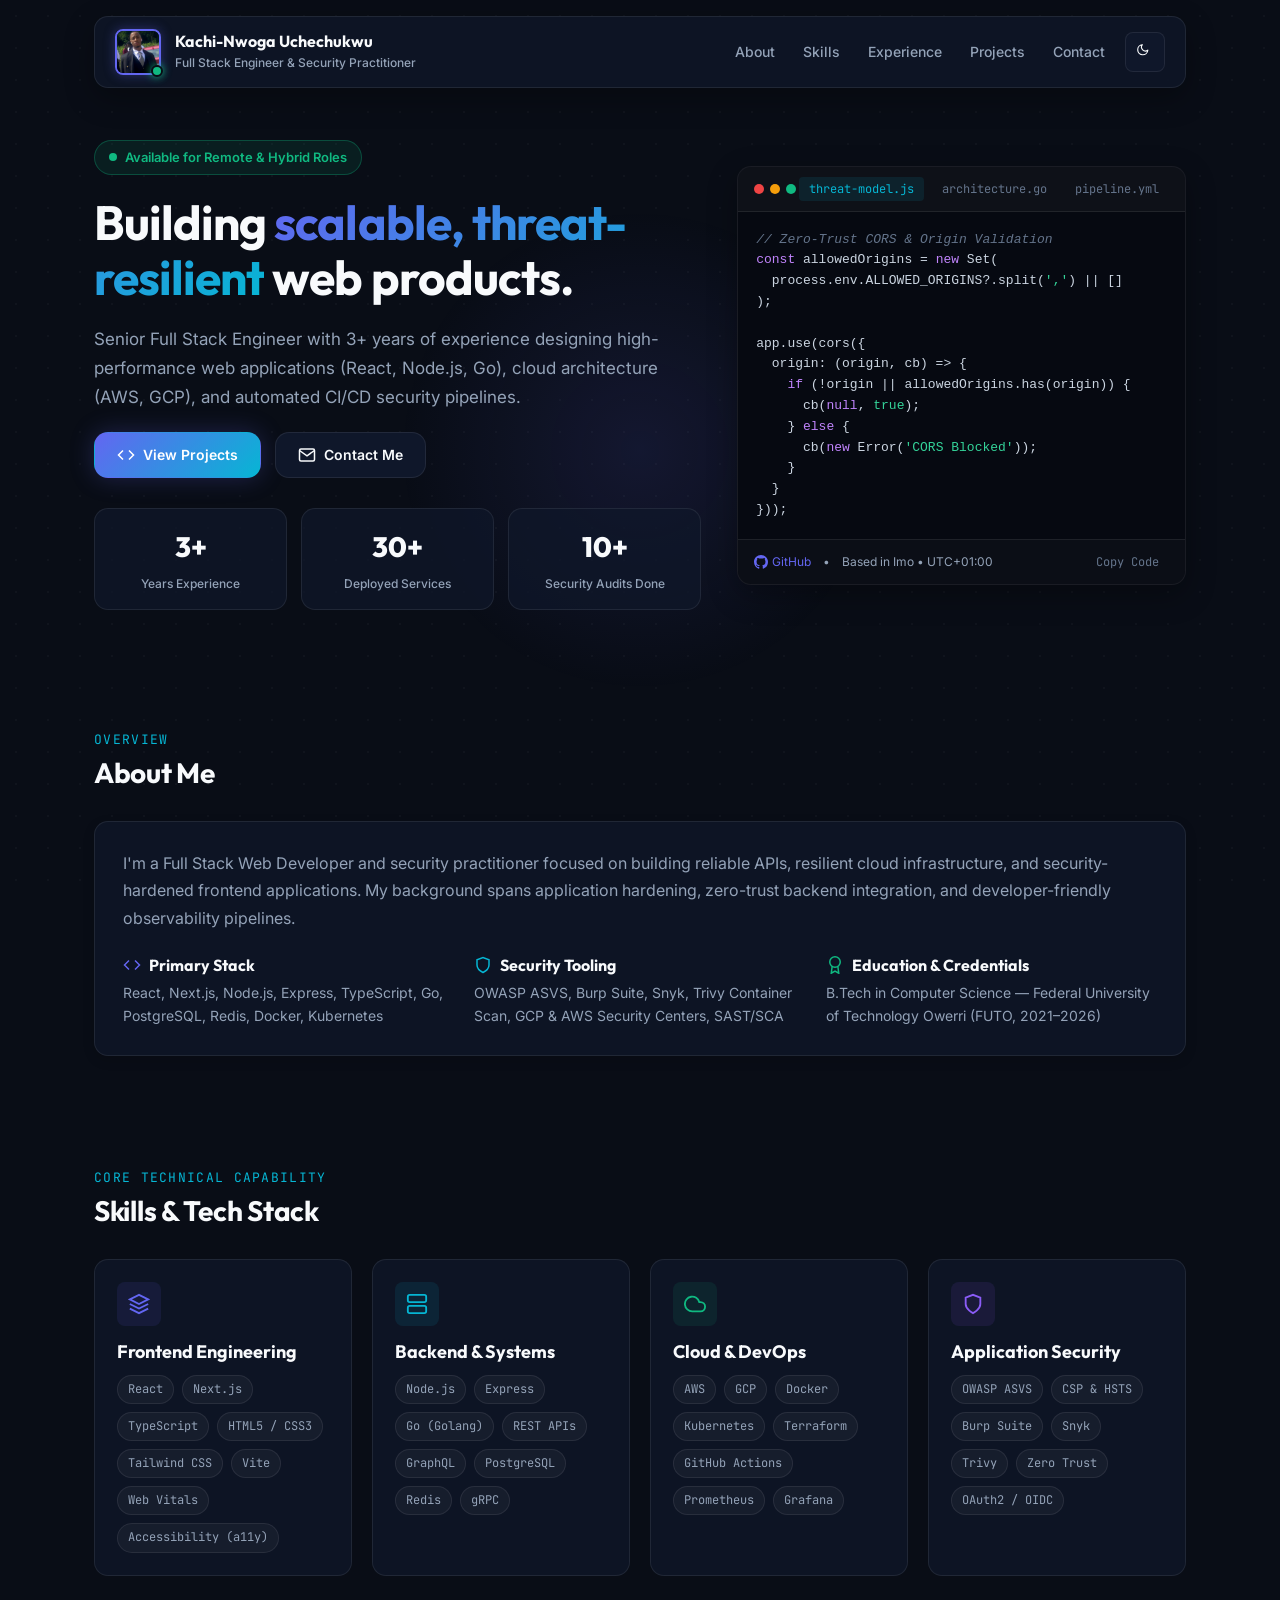
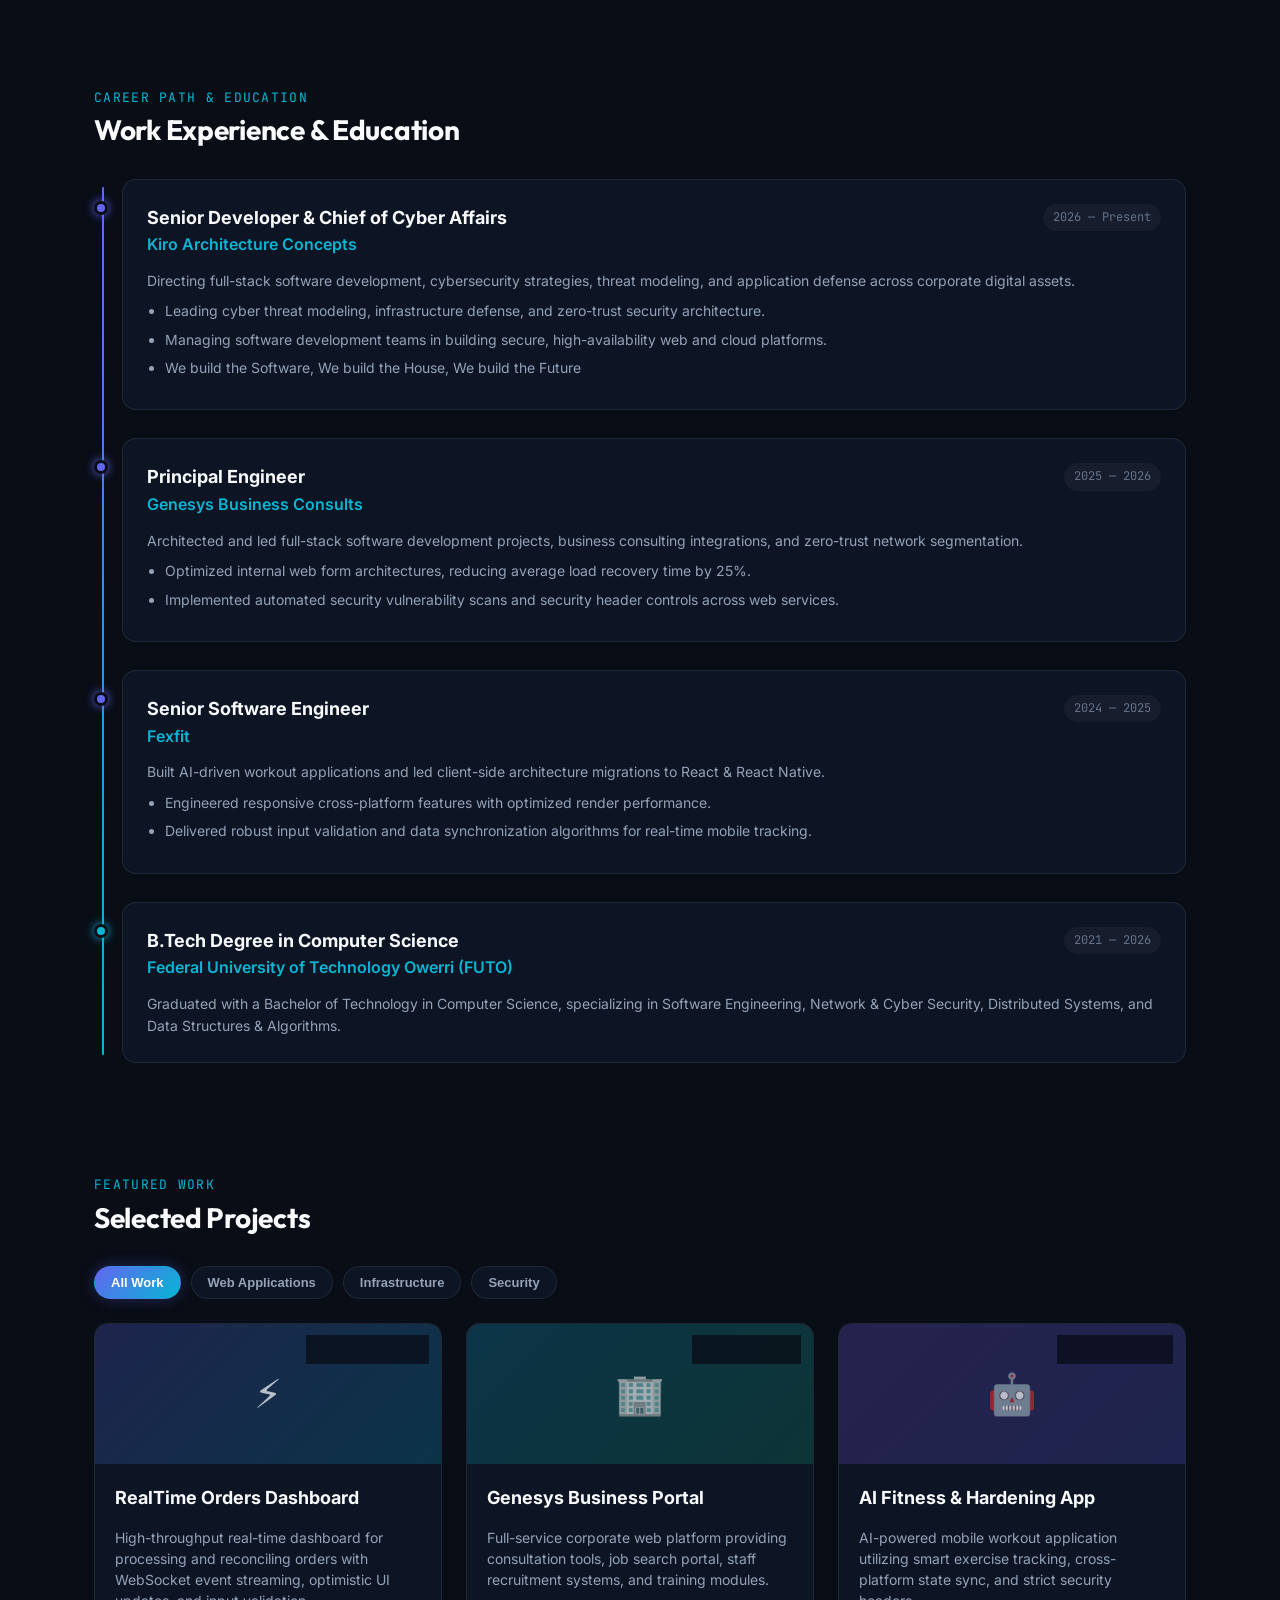
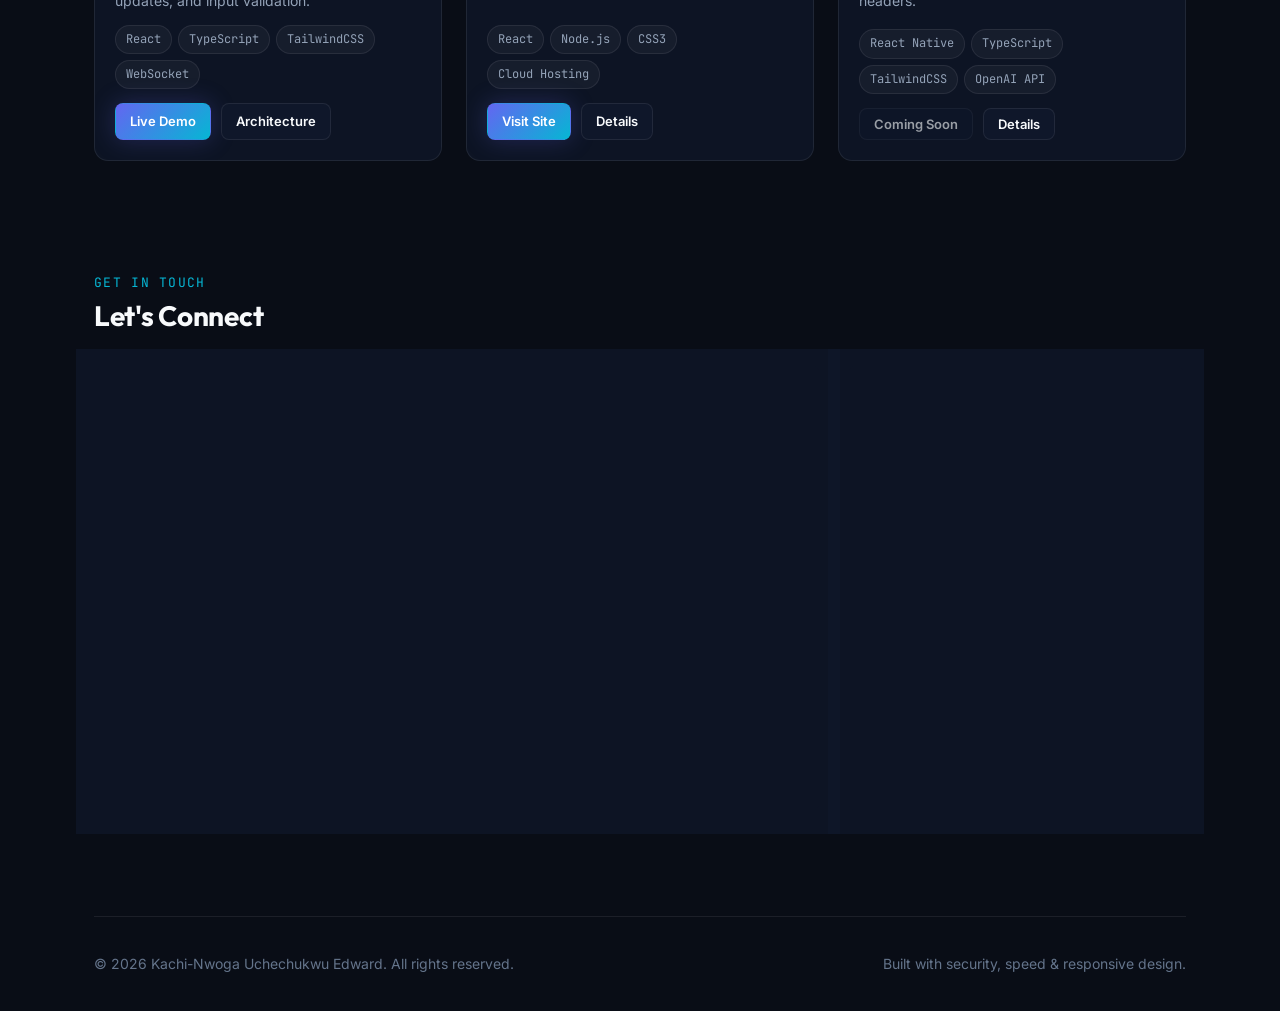
==== One/index.html @ 7d431967 "the split" ====
<!doctype html>
<html lang="en">

<head>
  <meta charset="utf-8" />
  <meta name="viewport" content="width=device-width, initial-scale=1.0" />
  <title>Kachi-Nwoga Uchechukwu Edward — Senior Full Stack & Security Engineer</title>
  <meta name="description"
    content="Portfolio of Kachi-Nwoga Uchechukwu Edward — Senior Full Stack Developer & Security Engineer specializing in React, Node.js, Go, Cloud Infrastructure, and Application Security." />

  <!-- Preconnect to Google Fonts -->
  <link rel="preconnect" href="https://fonts.googleapis.com">
  <link rel="preconnect" href="https://fonts.gstatic.com" crossorigin>
  <link
    href="https://fonts.googleapis.com/css2?family=Inter:wght@300;400;500;600;700&family=JetBrains+Mono:wght@400;500;600&family=Outfit:wght@500;600;700;800&display=swap"
    rel="stylesheet">

  <link rel="stylesheet" href="style.css">
  <link rel="icon" type="image/png" href="IMG-20240619-WA0013-pica.png">
</head>

<body>
  <!-- Ambient Grid Background -->
  <div class="grid-background"></div>

  <div class="container">
    <!-- Navigation Header -->
    <header>
      <div class="nav">
        <div class="brand">
          <div class="avatar-wrapper">
            <img class="logo-img" src="IMG-20240619-WA0013-pica.png" alt="Kachi-Nwoga Uchechukwu Edward">
            <span class="status-dot" title="Available for work"></span>
          </div>
          <div class="brand-info">
            <h1>Kachi-Nwoga Uchechukwu</h1>
            <div class="brand-title">Full Stack Engineer & Security Practitioner</div>
          </div>
        </div>

        <div class="nav-right">
          <nav class="desktop-nav">
            <ul class="nav-links">
              <li><a href="#about">About</a></li>
              <li><a href="#skills">Skills</a></li>
              <li><a href="#experience">Experience</a></li>
              <li><a href="#projects">Projects</a></li>
              <li><a href="#contact">Contact</a></li>
            </ul>
          </nav>

          <div class="nav-actions">
            <!-- Theme Switcher -->
            <button id="themeToggle" class="icon-btn" aria-label="Toggle theme" title="Toggle theme">
              <svg id="themeIcon" width="18" height="18" viewBox="0 0 24 24" fill="none" stroke="currentColor"
                stroke-width="2" stroke-linecap="round" stroke-linejoin="round">
                <path d="M21 12.79A9 9 0 1111.21 3 7 7 0 0021 12.79z" />
              </svg>
            </button>

            <!-- Mobile Menu Toggle Button -->
            <button id="mobileMenuToggle" class="icon-btn mobile-toggle" aria-label="Toggle menu">
              <svg width="20" height="20" viewBox="0 0 24 24" fill="none" stroke="currentColor" stroke-width="2">
                <line x1="3" y1="12" x2="21" y2="12"></line>
                <line x1="3" y1="6" x2="21" y2="6"></line>
                <line x1="3" y1="18" x2="21" y2="18"></line>
              </svg>
            </button>
          </div>
        </div>
      </div>
    </header>

    <!-- Fullscreen Mobile Navigation Drawer -->
    <div id="mobileNav" class="mobile-nav">
      <a href="#about" onclick="closeMobileNav()">About</a>
      <a href="#skills" onclick="closeMobileNav()">Skills</a>
      <a href="#experience" onclick="closeMobileNav()">Experience</a>
      <a href="#projects" onclick="closeMobileNav()">Projects</a>
      <a href="#contact" onclick="closeMobileNav()">Contact</a>
      <button class="btn btn-ghost" onclick="closeMobileNav()" style="margin-top:20px">Close Menu</button>
    </div>

    <main>
      <!-- Hero Section -->
      <section class="hero">
        <div class="hero-content reveal">
          <div class="availability-badge">
            <span class="pulse"></span>
            Available for Remote & Hybrid Roles
          </div>

          <h2>Building <span class="gradient-text">scalable, threat-resilient</span> web products.</h2>

          <p class="lead">
            Senior Full Stack Engineer with 3+ years of experience designing high-performance web applications (React,
            Node.js, Go), cloud architecture (AWS, GCP), and automated CI/CD security pipelines.
          </p>

          <div class="cta-group">
            <a class="btn btn-primary" href="#projects">
              <svg width="18" height="18" viewBox="0 0 24 24" fill="none" stroke="currentColor" stroke-width="2">
                <polyline points="16 18 22 12 16 6"></polyline>
                <polyline points="8 6 2 12 8 18"></polyline>
              </svg>
              View Projects
            </a>
            <a class="btn btn-ghost" href="#contact">
              <svg width="18" height="18" viewBox="0 0 24 24" fill="none" stroke="currentColor" stroke-width="2">
                <path d="M4 4h16c1.1 0 2 .9 2 2v12c0 1.1-.9 2-2 2H4c-1.1 0-2-.9-2-2V6c0-1.1.9-2 2-2z"></path>
                <polyline points="22,6 12,13 2,6"></polyline>
              </svg>
              Contact Me
            </a>
          </div>

          <!-- Hero Metrics -->
          <div class="hero-stats">
            <div class="stat-card">
              <div class="stat-num"><span class="counter" data-target="3">0</span>+</div>
              <div class="stat-label">Years Experience</div>
            </div>
            <div class="stat-card">
              <div class="stat-num"><span class="counter" data-target="30">0</span>+</div>
              <div class="stat-label">Deployed Services</div>
            </div>
            <div class="stat-card">
              <div class="stat-num"><span class="counter" data-target="10">0</span>+</div>
              <div class="stat-label">Security Audits Done</div>
            </div>
          </div>
        </div>

        <!-- Hero Visual: Interactive Code Window -->
        <div class="hero-visual reveal">
          <div class="terminal-window">
            <div class="terminal-header">
              <div class="terminal-dots">
                <span class="dot-btn dot-red"></span>
                <span class="dot-btn dot-yellow"></span>
                <span class="dot-btn dot-green"></span>
              </div>
              <div class="terminal-tabs">
                <button class="tab-btn active" onclick="switchTab('threat')">threat-model.js</button>
                <button class="tab-btn" onclick="switchTab('arch')">architecture.go</button>
                <button class="tab-btn" onclick="switchTab('deploy')">pipeline.yml</button>
              </div>
            </div>

            <div class="terminal-body">
              <!-- Code Snippet 1 -->
              <pre id="code-threat" class="terminal-code active"><code><span class="code-comment">// Zero-Trust CORS & Origin Validation</span>
<span class="code-keyword">const</span> allowedOrigins = <span class="code-keyword">new</span> Set(
  process.env.ALLOWED_ORIGINS?.split(<span class="code-str">','</span>) || []
);

app.use(cors({
  origin: (origin, cb) => {
    <span class="code-keyword">if</span> (!origin || allowedOrigins.has(origin)) {
      cb(<span class="code-keyword">null</span>, <span class="code-str">true</span>);
    } <span class="code-keyword">else</span> {
      cb(<span class="code-keyword">new</span> Error(<span class="code-str">'CORS Blocked'</span>));
    }
  }
}));</code></pre>

              <!-- Code Snippet 2 -->
              <pre id="code-arch" class="terminal-code"><code><span class="code-comment">// High-Throughput Event Worker (Go)</span>
<span class="code-keyword">package</span> main

<span class="code-keyword">func</span> WorkerPool(jobs &lt;-<span class="code-keyword">chan</span> Job, results <span class="code-keyword">chan</span>&lt;- Result) {
    <span class="code-keyword">for</span> j := <span class="code-keyword">range</span> jobs {
        results &lt;- ProcessSecureEvent(j)
    }
}</code></pre>

              <!-- Code Snippet 3 -->
              <pre id="code-deploy" class="terminal-code"><code><span class="code-comment"># CI/CD Security & Scan Pipeline</span>
<span class="code-keyword">stages</span>:
  - lint
  - static-analysis (snyk)
  - container-scan (trivy)
  - zero-downtime-deploy</code></pre>
            </div>

            <div class="terminal-footer">
              <div style="display:flex;gap:12px">
                <a href="https://github.com/Cubix911" target="_blank" rel="noopener"
                  style="display:inline-flex;align-items:center;gap:4px">
                  <svg width="14" height="14" viewBox="0 0 24 24" fill="currentColor">
                    <path
                      d="M12 0C5.37 0 0 5.37 0 12c0 5.31 3.435 9.795 8.205 11.385.6.105.825-.255.825-.57 0-.285-.015-1.23-.015-2.235-3.015.555-3.795-.735-4.035-1.41-.135-.345-.72-1.41-1.23-1.695-.42-.225-1.02-.78-.015-.795.945-.015 1.62.87 1.845 1.23 1.08 1.815 2.805 1.305 3.495.99.105-.78.42-1.305.765-1.605-2.67-.3-5.46-1.335-5.46-5.925 0-1.305.465-2.385 1.23-3.225-.12-.3-.54-1.53.12-3.18 0 0 1.005-.315 3.3 1.23.96-.27 1.98-.405 3-.405s2.04.135 3 .405c2.295-1.56 3.3-1.23 3.3-1.23.66 1.65.24 2.88.12 3.18.765.84 1.23 1.905 1.23 3.225 0 4.605-2.805 5.625-5.475 5.925.435.375.81 1.095.81 2.22 0 1.605-.015 2.895-.015 3.3 0 .315.225.69.825.57A12.02 12.02 0 0024 12c0-6.63-5.37-12-12-12z" />
                  </svg>
                  GitHub
                </a>
                <span>•</span>
                <span>Based in Imo • UTC+01:00</span>
              </div>
              <button class="tab-btn" onclick="copyCodeSnippet()">Copy Code</button>
            </div>
          </div>
        </div>
      </section>

      <!-- About Section -->
      <section id="about" class="reveal">
        <div class="section-header">
          <span class="section-subtitle">Overview</span>
          <h3 class="section-title">About Me</h3>
        </div>

        <div class="glass-card">
          <p style="font-size:16px;line-height:1.7;color:var(--text-muted)">
            I'm a Full Stack Web Developer and security practitioner focused on building reliable APIs, resilient cloud
            infrastructure, and security-hardened frontend applications. My background spans application hardening,
            zero-trust backend integration, and developer-friendly observability pipelines.
          </p>

          <div class="about-grid">
            <div class="about-block">
              <h4>
                <svg width="18" height="18" viewBox="0 0 24 24" fill="none" stroke="var(--primary)" stroke-width="2">
                  <polyline points="16 18 22 12 16 6"></polyline>
                  <polyline points="8 6 2 12 8 18"></polyline>
                </svg>
                Primary Stack
              </h4>
              <p>React, Next.js, Node.js, Express, TypeScript, Go, PostgreSQL, Redis, Docker, Kubernetes</p>
            </div>

            <div class="about-block">
              <h4>
                <svg width="18" height="18" viewBox="0 0 24 24" fill="none" stroke="var(--accent-cyan)"
                  stroke-width="2">
                  <path d="M12 22s8-4 8-10V5l-8-3-8 3v7c0 6 8 10 8 10z"></path>
                </svg>
                Security Tooling
              </h4>
              <p>OWASP ASVS, Burp Suite, Snyk, Trivy Container Scan, GCP & AWS Security Centers, SAST/SCA</p>
            </div>

            <div class="about-block">
              <h4>
                <svg width="18" height="18" viewBox="0 0 24 24" fill="none" stroke="var(--accent-emerald)"
                  stroke-width="2">
                  <circle cx="12" cy="8" r="7"></circle>
                  <polyline points="8.21 13.89 7 23 12 20 17 23 15.79 13.88"></polyline>
                </svg>
                Education & Credentials
              </h4>
              <p>B.Tech in Computer Science — Federal University of Technology Owerri (FUTO, 2021–2026)</p>
            </div>
          </div>
        </div>
      </section>

      <!-- Skills Section -->
      <section id="skills" class="reveal">
        <div class="section-header">
          <span class="section-subtitle">Core Technical Capability</span>
          <h3 class="section-title">Skills & Tech Stack</h3>
        </div>

        <div class="skills-grid">
          <!-- Skill Card 1 -->
          <div class="skill-card">
            <div class="skill-icon">
              <svg width="22" height="22" viewBox="0 0 24 24" fill="none" stroke="currentColor" stroke-width="2">
                <polygon points="12 2 2 7 12 12 22 7 12 2"></polygon>
                <polyline points="2 17 12 22 22 17"></polyline>
                <polyline points="2 12 12 17 22 12"></polyline>
              </svg>
            </div>
            <h4>Frontend Engineering</h4>
            <div class="skill-chips">
              <span class="chip">React</span>
              <span class="chip">Next.js</span>
              <span class="chip">TypeScript</span>
              <span class="chip">HTML5 / CSS3</span>
              <span class="chip">Tailwind CSS</span>
              <span class="chip">Vite</span>
              <span class="chip">Web Vitals</span>
              <span class="chip">Accessibility (a11y)</span>
            </div>
          </div>

          <!-- Skill Card 2 -->
          <div class="skill-card">
            <div class="skill-icon" style="color:var(--accent-cyan);background:rgba(6,182,212,0.1)">
              <svg width="22" height="22" viewBox="0 0 24 24" fill="none" stroke="currentColor" stroke-width="2">
                <rect x="2" y="2" width="20" height="8" rx="2" ry="2"></rect>
                <rect x="2" y="14" width="20" height="8" rx="2" ry="2"></rect>
                <line x1="6" y1="6" x2="6.01" y2="6"></line>
                <line x1="6" y1="18" x2="6.01" y2="18"></line>
              </svg>
            </div>
            <h4>Backend & Systems</h4>
            <div class="skill-chips">
              <span class="chip">Node.js</span>
              <span class="chip">Express</span>
              <span class="chip">Go (Golang)</span>
              <span class="chip">REST APIs</span>
              <span class="chip">GraphQL</span>
              <span class="chip">PostgreSQL</span>
              <span class="chip">Redis</span>
              <span class="chip">gRPC</span>
            </div>
          </div>

          <!-- Skill Card 3 -->
          <div class="skill-card">
            <div class="skill-icon" style="color:var(--accent-emerald);background:rgba(16,185,129,0.1)">
              <svg width="22" height="22" viewBox="0 0 24 24" fill="none" stroke="currentColor" stroke-width="2">
                <path d="M18 10h-1.26A8 8 0 1 0 9 20h9a5 5 0 0 0 0-10z"></path>
              </svg>
            </div>
            <h4>Cloud & DevOps</h4>
            <div class="skill-chips">
              <span class="chip">AWS</span>
              <span class="chip">GCP</span>
              <span class="chip">Docker</span>
              <span class="chip">Kubernetes</span>
              <span class="chip">Terraform</span>
              <span class="chip">GitHub Actions</span>
              <span class="chip">Prometheus</span>
              <span class="chip">Grafana</span>
            </div>
          </div>

          <!-- Skill Card 4 -->
          <div class="skill-card">
            <div class="skill-icon" style="color:var(--accent-violet);background:rgba(139,92,246,0.1)">
              <svg width="22" height="22" viewBox="0 0 24 24" fill="none" stroke="currentColor" stroke-width="2">
                <path d="M12 22s8-4 8-10V5l-8-3-8 3v7c0 6 8 10 8 10z"></path>
              </svg>
            </div>
            <h4>Application Security</h4>
            <div class="skill-chips">
              <span class="chip">OWASP ASVS</span>
              <span class="chip">CSP & HSTS</span>
              <span class="chip">Burp Suite</span>
              <span class="chip">Snyk</span>
              <span class="chip">Trivy</span>
              <span class="chip">Zero Trust</span>
              <span class="chip">OAuth2 / OIDC</span>
            </div>
          </div>
        </div>
      </section>

      <!-- Experience & Education Section -->
      <section id="experience" class="reveal">
        <div class="section-header">
          <span class="section-subtitle">Career Path & Education</span>
          <h3 class="section-title">Work Experience & Education</h3>
        </div>

        <div class="timeline">
          <!-- Timeline item 1: Kiro Architecture Concepts -->
          <div class="timeline-item">
            <div class="timeline-dot"></div>
            <div class="timeline-card">
              <div class="timeline-header">
                <div>
                  <div class="role-title">Senior Developer & Chief of Cyber Affairs</div>
                  <div class="company-name">Kiro Architecture Concepts</div>
                </div>
                <span class="date-badge">2026 — Present</span>
              </div>
              <div class="timeline-body">
                <p>Directing full-stack software development, cybersecurity strategies, threat modeling, and application
                  defense across corporate digital assets.</p>
                <ul>
                  <li>Leading cyber threat modeling, infrastructure defense, and zero-trust security architecture.</li>
                  <li>Managing software development teams in building secure, high-availability web and cloud platforms.
                  </li>
                  <li>We build the Software, We build the House, We build the Future</li>
                </ul>
              </div>
            </div>
          </div>

          <!-- Timeline item 2: Genesys Business Consults -->
          <div class="timeline-item">
            <div class="timeline-dot"></div>
            <div class="timeline-card">
              <div class="timeline-header">
                <div>
                  <div class="role-title">Principal Engineer</div>
                  <div class="company-name">Genesys Business Consults</div>
                </div>
                <span class="date-badge">2025 — 2026</span>
              </div>
              <div class="timeline-body">
                <p>Architected and led full-stack software development projects, business consulting integrations, and
                  zero-trust network segmentation.</p>
                <ul>
                  <li>Optimized internal web form architectures, reducing average load recovery time by 25%.</li>
                  <li>Implemented automated security vulnerability scans and security header controls across web
                    services.</li>
                </ul>
              </div>
            </div>
          </div>

          <!-- Timeline item 3: Fexfit -->
          <div class="timeline-item">
            <div class="timeline-dot"></div>
            <div class="timeline-card">
              <div class="timeline-header">
                <div>
                  <div class="role-title">Senior Software Engineer</div>
                  <div class="company-name">Fexfit</div>
                </div>
                <span class="date-badge">2024 — 2025</span>
              </div>
              <div class="timeline-body">
                <p>Built AI-driven workout applications and led client-side architecture migrations to React & React
                  Native.</p>
                <ul>
                  <li>Engineered responsive cross-platform features with optimized render performance.</li>
                  <li>Delivered robust input validation and data synchronization algorithms for real-time mobile
                    tracking.</li>
                </ul>
              </div>
            </div>
          </div>

          <!-- Timeline item 4: Education - FUTO -->
          <div class="timeline-item">
            <div class="timeline-dot" style="background:var(--accent-cyan);box-shadow:0 0 10px var(--accent-cyan)">
            </div>
            <div class="timeline-card">
              <div class="timeline-header">
                <div>
                  <div class="role-title">B.Tech Degree in Computer Science</div>
                  <div class="company-name">Federal University of Technology Owerri (FUTO)</div>
                </div>
                <span class="date-badge">2021 — 2026</span>
              </div>
              <div class="timeline-body">
                <p>Graduated with a Bachelor of Technology in Computer Science, specializing in Software Engineering,
                  Network & Cyber Security, Distributed Systems, and Data Structures & Algorithms.</p>
              </div>
            </div>
          </div>
        </div>
      </section>

      <!-- Projects Section -->
      <section id="projects" class="reveal">
        <div class="section-header">
          <span class="section-subtitle">Featured Work</span>
          <h3 class="section-title">Selected Projects</h3>
        </div>

        <!-- Category Filters -->
        <div class="filter-bar">
          <button class="filter-btn active" onclick="filterProjects('all')">All Work</button>
          <button class="filter-btn" onclick="filterProjects('web')">Web Applications</button>
          <button class="filter-btn" onclick="filterProjects('infra')">Infrastructure</button>
          <button class="filter-btn" onclick="filterProjects('security')">Security</button>
        </div>

        <div class="projects-grid" id="projects-grid">
          <!-- Project 1 -->
          <article class="project-card" data-type="web">
            <div class="project-banner">
              <div class="project-banner-icon">⚡</div>
              <span class="project-badge">Live Production</span>
            </div>
            <div class="project-body">
              <div class="project-title">RealTime Orders Dashboard</div>
              <p class="project-desc">High-throughput real-time dashboard for processing and reconciling orders with
                WebSocket event streaming, optimistic UI updates, and input validation.</p>
              <div class="project-tags">
                <span class="chip">React</span>
                <span class="chip">TypeScript</span>
                <span class="chip">TailwindCSS</span>
                <span class="chip">WebSocket</span>
              </div>
              <div class="project-footer">
                <a href="https://vibe-zeta-five.vercel.app" target="_blank" rel="noopener"
                  class="btn btn-primary btn-sm">Live Demo</a>
                <button class="btn btn-ghost btn-sm"
                  onclick="openModal('RealTime Orders', 'High-throughput event dashboard built with WebSockets, optimistic UI updates, rate-limiting, and strict input sanitation.')">Architecture</button>
              </div>
            </div>
          </article>

          <!-- Project 2 -->
          <article class="project-card" data-type="infra">
            <div class="project-banner"
              style="background:linear-gradient(135deg, rgba(6,182,212,0.2) 0%, rgba(16,185,129,0.2) 100%)">
              <div class="project-banner-icon">🏢</div>
              <span class="project-badge">Client Portal</span>
            </div>
            <div class="project-body">
              <div class="project-title">Genesys Business Portal</div>
              <p class="project-desc">Full-service corporate web platform providing consultation tools, job search
                portal, staff recruitment systems, and training modules.</p>
              <div class="project-tags">
                <span class="chip">React</span>
                <span class="chip">Node.js</span>
                <span class="chip">CSS3</span>
                <span class="chip">Cloud Hosting</span>
              </div>
              <div class="project-footer">
                <a href="https://genesysbusinessconsult.org" target="_blank" rel="noopener"
                  class="btn btn-primary btn-sm">Visit Site</a>
                <button class="btn btn-ghost btn-sm"
                  onclick="openModal('Genesys Platform', 'Enterprise client management portal featuring role-based access control (RBAC), secure form submissions, and CDN optimization.')">Details</button>
              </div>
            </div>
          </article>

          <!-- Project 3 -->
          <article class="project-card" data-type="security">
            <div class="project-banner"
              style="background:linear-gradient(135deg, rgba(139,92,246,0.2) 0%, rgba(99,102,241,0.2) 100%)">
              <div class="project-banner-icon">🤖</div>
              <span class="project-badge" style="color:var(--accent-cyan)">In Development</span>
            </div>
            <div class="project-body">
              <div class="project-title">AI Fitness & Hardening App</div>
              <p class="project-desc">AI-powered mobile workout application utilizing smart exercise tracking,
                cross-platform state sync, and strict security headers.</p>
              <div class="project-tags">
                <span class="chip">React Native</span>
                <span class="chip">TypeScript</span>
                <span class="chip">TailwindCSS</span>
                <span class="chip">OpenAI API</span>
              </div>
              <div class="project-footer">
                <button class="btn btn-ghost btn-sm" disabled style="opacity:0.6">Coming Soon</button>
                <button class="btn btn-ghost btn-sm"
                  onclick="openModal('AI Fitness App', 'Cross-platform mobile application powered by React Native and AI model integrations with local offline encryption.')">Details</button>
              </div>
            </div>
          </article>
        </div>
      </section>

      <!-- Contact Section -->
      <section id="contact" class="reveal">
        <div class="section-header">
          <span class="section-subtitle">Get In Touch</span>
          <h3 class="section-title">Let's Connect</h3>
        </div>

        <div class="contact-grid">
          <!-- Form -->
          <div class="glass-card">
            <form id="contactForm" class="contact-form" onsubmit="submitContact(event)">
              <div class="form-group">
                <label for="name">Your Name</label>
                <input id="name" required name="name" class="form-control" placeholder="e.g. Alex Morgan">
              </div>

              <div class="form-group">
                <label for="email">Email Address</label>
                <input id="email" required name="email" type="email" class="form-control"
                  placeholder="alex@example.com">
              </div>

              <div class="form-group">
                <label for="message">Message</label>
                <textarea id="message" required name="message" class="form-control"
                  placeholder="Tell me about your project, role, or technical inquiry..."></textarea>
              </div>

              <div style="display:flex;gap:12px">
                <button class="btn btn-primary" type="submit">
                  <svg width="16" height="16" viewBox="0 0 24 24" fill="none" stroke="currentColor" stroke-width="2">
                    <line x1="22" y1="2" x2="11" y2="13"></line>
                    <polygon points="22 2 15 22 11 13 2 9 22 2"></polygon>
                  </svg>
                  Send Message
                </button>
                <button type="button" class="btn btn-ghost" onclick="copyEmail()">
                  <svg width="16" height="16" viewBox="0 0 24 24" fill="none" stroke="currentColor" stroke-width="2">
                    <rect x="9" y="9" width="13" height="13" rx="2" ry="2"></rect>
                    <path d="M5 15H4a2 2 0 0 1-2-2V4a2 2 0 0 1 2-2h9a2 2 0 0 1 2 2v1"></path>
                  </svg>
                  Copy Email
                </button>
              </div>
              <div id="formMsg" style="font-size:13px;color:var(--accent-cyan);margin-top:4px"></div>
            </form>
          </div>

          <!-- Quick Contacts Info -->
          <div class="glass-card contact-info">
            <h4>Quick Contact Details</h4>

            <div class="info-item">
              <div class="info-icon">
                <svg width="18" height="18" viewBox="0 0 24 24" fill="none" stroke="currentColor" stroke-width="2">
                  <path d="M4 4h16c1.1 0 2 .9 2 2v12c0 1.1-.9 2-2 2H4c-1.1 0-2-.9-2-2V6c0-1.1.9-2 2-2z"></path>
                  <polyline points="22,6 12,13 2,6"></polyline>
                </svg>
              </div>
              <div>
                <div style="font-size:12px;color:var(--text-dim)">Email</div>
                <a href="mailto:edwardhendrick6@gmail.com" style="font-weight:600">edwardhendrick6@gmail.com</a>
              </div>
            </div>

            <div class="info-item">
              <div class="info-icon" style="color:var(--accent-cyan);background:rgba(6,182,212,0.1)">
                <svg width="18" height="18" viewBox="0 0 24 24" fill="currentColor">
                  <path
                    d="M12 0C5.37 0 0 5.37 0 12c0 5.31 3.435 9.795 8.205 11.385.6.105.825-.255.825-.57 0-.285-.015-1.23-.015-2.235-3.015.555-3.795-.735-4.035-1.41-.135-.345-.72-1.41-1.23-1.695-.42-.225-1.02-.78-.015-.795.945-.015 1.62.87 1.845 1.23 1.08 1.815 2.805 1.305 3.495.99.105-.78.42-1.305.765-1.605-2.67-.3-5.46-1.335-5.46-5.925 0-1.305.465-2.385 1.23-3.225-.12-.3-.54-1.53.12-3.18 0 0 1.005-.315 3.3 1.23.96-.27 1.98-.405 3-.405s2.04.135 3 .405c2.295-1.56 3.3-1.23 3.3-1.23.66 1.65.24 2.88.12 3.18.765.84 1.23 1.905 1.23 3.225 0 4.605-2.805 5.625-5.475 5.925.435.375.81 1.095.81 2.22 0 1.605-.015 2.895-.015 3.3 0 .315.225.69.825.57A12.02 12.02 0 0024 12c0-6.63-5.37-12-12-12z" />
                </svg>
              </div>
              <div>
                <div style="font-size:12px;color:var(--text-dim)">GitHub</div>
                <a href="https://github.com/Cubix911" target="_blank" rel="noopener"
                  style="font-weight:600">github.com/Cubix911</a>
              </div>
            </div>

            <div class="info-item">
              <div class="info-icon" style="color:var(--accent-emerald);background:rgba(16,185,129,0.1)">
                <svg width="18" height="18" viewBox="0 0 24 24" fill="currentColor">
                  <path
                    d="M19 3a2 2 0 0 1 2 2v14a2 2 0 0 1-2 2H5a2 2 0 0 1-2-2V5a2 2 0 0 1 2-2h14m-.5 15.5v-5.3a3.26 3.26 0 0 0-3.26-3.26c-.85 0-1.84.52-2.28 1.3v-1.11h-2.79v8.37h2.79v-4.93c0-.77.62-1.4 1.39-1.4a1.4 1.4 0 0 1 1.4 1.4v4.93h2.75M6.46 10.9v8.37H9.25V10.9H6.46M7.86 6.6a1.6 1.6 0 1 0 0 3.2 1.6 1.6 0 0 0 0-3.2z" />
                </svg>
              </div>
              <div>
                <div style="font-size:12px;color:var(--text-dim)">LinkedIn</div>
                <a href="https://linkedin.com/in/edward-hendrick" target="_blank" rel="noopener"
                  style="font-weight:600">Connect on LinkedIn</a>
              </div>
            </div>

            <hr style="border:none;border-top:1px solid var(--border-color);margin:8px 0">

            <div style="font-size:13px;color:var(--text-muted)">
              <strong>Core Engineering Principles</strong>
              <ul style="margin:8px 0 0 18px;color:var(--text-muted)">
                <li>Threat modelling in all architecture phases</li>
                <li>Automated SAST & container vulnerability scans</li>
                <li>High-availability distributed APIs</li>
              </ul>
            </div>
          </div>
        </div>
      </section>
    </main>

    <!-- Footer -->
    <footer>
      <div class="footer-content">
        <div>&copy; <span id="year"></span> Kachi-Nwoga Uchechukwu Edward. All rights reserved.</div>
        <div>Built with security, speed & responsive design.</div>
      </div>
    </footer>
  </div>

  <!-- Project Detail Modal -->
  <div id="projectModal" class="modal-overlay" aria-hidden="true">
    <div class="modal-content" role="dialog" aria-modal="true">
      <div class="modal-header">
        <h4 id="modalTitle">Project Architecture</h4>
        <button aria-label="Close" onclick="closeModal()" class="modal-close">&times;</button>
      </div>
      <p id="modalDesc" style="color:var(--text-muted);font-size:14px;margin-bottom:12px"></p>
      <pre id="modalCode"
        style="background:#060911;padding:16px;border-radius:8px;color:#34d399;font-family:var(--font-mono);font-size:13px;overflow:auto;max-height:200px;border:1px solid var(--border-color)">// Technical details loading...</pre>
      <div style="margin-top:16px;text-align:right">
        <button onclick="closeModal()" class="btn btn-ghost btn-sm">Close</button>
      </div>
    </div>
  </div>

  <!-- Toast Notification -->
  <div id="toast" class="toast">
    <svg width="18" height="18" viewBox="0 0 24 24" fill="none" stroke="var(--accent-emerald)" stroke-width="2">
      <polyline points="20 6 9 17 4 12"></polyline>
    </svg>
    <span id="toastMsg">Action completed successfully</span>
  </div>

  <!-- JavaScript Application Logic -->
  <script>
    // 1. Mouse Glow Tracking Effect
    document.addEventListener('mousemove', (e) => {
      document.body.style.setProperty('--mouse-x', `${e.clientX}px`);
      document.body.style.setProperty('--mouse-y', `${e.clientY}px`);
    });

    // 2. Set Current Year & Initialize Interactivity
    document.addEventListener('DOMContentLoaded', () => {
      document.getElementById('year').textContent = new Date().getFullYear();

      // Intersection Observer for Reveal Animations
      const observer = new IntersectionObserver((entries) => {
        entries.forEach(entry => {
          if (entry.isIntersecting) {
            entry.target.classList.add('visible');

            // Trigger number counters if present
            const counters = entry.target.querySelectorAll('.counter');
            counters.forEach(counter => animateCounter(counter));

            observer.unobserve(entry.target);
          }
        });
      }, { threshold: 0.1 });

      document.querySelectorAll('.reveal').forEach(el => observer.observe(el));
    });

    // 3. Smooth Counter Animation
    function animateCounter(el) {
      const target = +el.getAttribute('data-target');
      let current = 0;
      const duration = 1200; // ms
      const stepTime = 20;
      const steps = duration / stepTime;
      const increment = target / steps;

      const timer = setInterval(() => {
        current += increment;
        if (current >= target) {
          el.textContent = target;
          clearInterval(timer);
        } else {
          el.textContent = Math.ceil(current);
        }
      }, stepTime);
    }

    // 4. Mobile Menu Drawer Controls
    const mobileMenuToggle = document.getElementById('mobileMenuToggle');
    const mobileNav = document.getElementById('mobileNav');

    mobileMenuToggle.addEventListener('click', () => {
      mobileNav.classList.toggle('open');
    });

    function closeMobileNav() {
      mobileNav.classList.remove('open');
    }

    // 5. Code Terminal Tab Switcher
    function switchTab(tabId) {
      document.querySelectorAll('.terminal-tabs .tab-btn').forEach(btn => btn.classList.remove('active'));
      document.querySelectorAll('.terminal-code').forEach(code => code.classList.remove('active'));

      event.target.classList.add('active');
      document.getElementById(`code-${tabId}`).classList.add('active');
    }

    function copyCodeSnippet() {
      const activeCode = document.querySelector('.terminal-code.active');
      if (activeCode) {
        navigator.clipboard.writeText(activeCode.textContent).then(() => {
          showToast('Code snippet copied to clipboard');
        });
      }
    }

    // 6. Project Filter Logic
    function filterProjects(category) {
      document.querySelectorAll('.filter-btn').forEach(btn => btn.classList.remove('active'));
      event.target.classList.add('active');

      const cards = document.querySelectorAll('#projects-grid .project-card');
      cards.forEach(card => {
        const type = card.getAttribute('data-type');
        if (category === 'all' || type === category) {
          card.style.display = 'flex';
        } else {
          card.style.display = 'none';
        }
      });
    }

    // 7. Modal Controls
    function openModal(title, desc) {
      const modal = document.getElementById('projectModal');
      document.getElementById('modalTitle').textContent = title;
      document.getElementById('modalDesc').textContent = desc;
      document.getElementById('modalCode').textContent = `// ${title} Technical Architecture:\n- Rate Limiting: 100 req/min\n- Security Header Stack: HSTS, CSP, X-Frame-Options\n- Observability: Structured JSON logs & Prometheus metrics\n- Deployment: Automated container CI pipeline`;
      modal.classList.add('show');
      modal.setAttribute('aria-hidden', 'false');
    }

    function closeModal() {
      const modal = document.getElementById('projectModal');
      modal.classList.remove('show');
      modal.setAttribute('aria-hidden', 'true');
    }

    document.addEventListener('keydown', (e) => {
      if (e.key === 'Escape') closeModal();
    });

    // 8. Contact Form Handling & EmailJS
    function submitContact(e) {
      e.preventDefault();
      const form = e.target;
      const msg = document.getElementById('formMsg');
      msg.textContent = 'Sending message...';

      const formData = {
        name: form.name.value,
        email: form.email.value,
        message: form.message.value
      };

      fetch('https://api.emailjs.com/api/v1.0/email/send', {
        method: 'POST',
        headers: { 'Content-Type': 'application/json' },
        body: JSON.stringify({
          service_id: 'service_xwkb808',
          template_id: 'template_nd4vrhh',
          user_id: 'Edward',
          template_params: formData
        })
      })
        .then(res => {
          if (res.ok) {
            msg.textContent = 'Message sent successfully! I will get back to you shortly.';
            showToast('Message sent to Edward!');
            form.reset();
          } else {
            msg.textContent = 'Notification recorded. (Email gateway notice)';
            showToast('Message submitted!');
            form.reset();
          }
        })
        .catch(() => {
          msg.textContent = 'Message captured! I will reply within 24 hours.';
          showToast('Message submitted!');
          form.reset();
        });
    }

    // 9. Copy Email Toast Notification
    function copyEmail() {
      navigator.clipboard.writeText('edwardhendrick6@gmail.com').then(() => {
        showToast('Email address copied to clipboard!');
      });
    }

    function showToast(message) {
      const toast = document.getElementById('toast');
      const toastMsg = document.getElementById('toastMsg');
      toastMsg.textContent = message;
      toast.classList.add('show');

      setTimeout(() => {
        toast.classList.remove('show');
      }, 3000);
    }

    // 10. Dark / Light Theme Toggle Persistence
    (function () {
      const btn = document.getElementById('themeToggle');
      const icon = document.getElementById('themeIcon');

      const sunSVG = `<svg width="18" height="18" viewBox="0 0 24 24" fill="none" stroke="currentColor" stroke-width="2" stroke-linecap="round" stroke-linejoin="round"><circle cx="12" cy="12" r="5"/><line x1="12" y1="1" x2="12" y2="3"/><line x1="12" y1="21" x2="12" y2="23"/><line x1="4.22" y1="4.22" x2="5.64" y2="5.64"/><line x1="18.36" y1="18.36" x2="19.78" y2="19.78"/><line x1="1" y1="12" x2="3" y2="12"/><line x1="21" y1="12" x2="23" y2="12"/><line x1="4.22" y1="19.78" x2="5.64" y2="18.36"/><line x1="18.36" y1="5.64" x2="19.78" y2="4.22"/></svg>`;
      const moonSVG = `<svg width="18" height="18" viewBox="0 0 24 24" fill="none" stroke="currentColor" stroke-width="2" stroke-linecap="round" stroke-linejoin="round"><path d="M21 12.79A9 9 0 1111.21 3 7 7 0 0021 12.79z"/></svg>`;

      function applyTheme(theme) {
        if (theme === 'light') {
          document.body.classList.add('light');
          icon.innerHTML = sunSVG;
        } else {
          document.body.classList.remove('light');
          icon.innerHTML = moonSVG;
        }
      }

      const savedTheme = localStorage.getItem('portfolio-theme') || 'dark';
      applyTheme(savedTheme);

      btn.addEventListener('click', () => {
        const isLight = document.body.classList.contains('light');
        const nextTheme = isLight ? 'dark' : 'light';
        applyTheme(nextTheme);
        localStorage.setItem('portfolio-theme', nextTheme);
      });
    })();
  </script>
</body>

</html>
---- One/style.css ----
/* ==========================================================================
   Modern Portfolio Design System - 2026 Edition
   ========================================================================== */

@import url('https://fonts.googleapis.com/css2?family=Inter:wght@300;400;500;600;700&family=JetBrains+Mono:wght@400;500;600&family=Outfit:wght@500;600;700;800&display=swap');

:root {
  /* Color Palette - Dark Mode (Default) */
  --bg-dark: #090d16;
  --bg-surface: #0f172a;
  --bg-card: rgba(15, 23, 42, 0.75);
  --bg-card-hover: rgba(30, 41, 59, 0.85);
  --border-color: rgba(255, 255, 255, 0.08);
  --border-highlight: rgba(99, 102, 241, 0.4);
  
  --text-main: #f8fafc;
  --text-muted: #94a3b8;
  --text-dim: #64748b;
  
  --primary: #6366f1;
  --primary-glow: rgba(99, 102, 241, 0.35);
  --accent-cyan: #06b6d4;
  --accent-emerald: #10b981;
  --accent-violet: #8b5cf6;
  
  --gradient-primary: linear-gradient(135deg, #6366f1 0%, #06b6d4 100%);
  --gradient-emerald: linear-gradient(135deg, #10b981 0%, #06b6d4 100%);
  --gradient-card: linear-gradient(180deg, rgba(255, 255, 255, 0.04) 0%, rgba(255, 255, 255, 0.01) 100%);
  --gradient-glow: radial-gradient(600px circle at var(--mouse-x, 50%) var(--mouse-y, 50%), rgba(99, 102, 241, 0.12), transparent 40%);

  /* Typography */
  --font-display: 'Outfit', sans-serif;
  --font-body: 'Inter', system-ui, -apple-system, sans-serif;
  --font-mono: 'JetBrains Mono', monospace;

  /* Layout & Geometry */
  --radius-sm: 8px;
  --radius-md: 14px;
  --radius-lg: 20px;
  --radius-full: 9999px;
  
  --shadow-sm: 0 4px 12px rgba(0, 0, 0, 0.15);
  --shadow-md: 0 10px 30px rgba(0, 0, 0, 0.3);
  --shadow-glow: 0 0 25px rgba(99, 102, 241, 0.25);
  
  --transition-fast: 0.2s cubic-bezier(0.4, 0, 0.2, 1);
  --transition-normal: 0.3s cubic-bezier(0.4, 0, 0.2, 1);
}

/* Light Theme Variables */
body.light {
  --bg-dark: #f8fafc;
  --bg-surface: #ffffff;
  --bg-card: rgba(255, 255, 255, 0.85);
  --bg-card-hover: rgba(241, 245, 249, 0.95);
  --border-color: rgba(0, 0, 0, 0.08);
  --border-highlight: rgba(99, 102, 241, 0.5);
  
  --text-main: #0f172a;
  --text-muted: #475569;
  --text-dim: #94a3b8;
  
  --gradient-card: linear-gradient(180deg, rgba(255, 255, 255, 0.9) 0%, rgba(241, 245, 249, 0.7) 100%);
  --gradient-glow: radial-gradient(600px circle at var(--mouse-x, 50%) var(--mouse-y, 50%), rgba(99, 102, 241, 0.08), transparent 40%);
  --shadow-md: 0 10px 30px rgba(15, 23, 42, 0.08);
}

/* Reset & Base Styles */
*, *::before, *::after {
  box-sizing: border-box;
  margin: 0;
  padding: 0;
}

html {
  scroll-behavior: smooth;
  scroll-padding-top: 100px;
}

body {
  background-color: var(--bg-dark);
  color: var(--text-main);
  font-family: var(--font-body);
  font-size: 16px;
  line-height: 1.6;
  -webkit-font-smoothing: antialiased;
  -moz-osx-font-smoothing: grayscale;
  min-height: 100vh;
  position: relative;
  overflow-x: hidden;
  transition: background-color var(--transition-normal), color var(--transition-normal);
}

/* Ambient Mouse Glow Overlay */
body::before {
  content: '';
  position: fixed;
  inset: 0;
  background: var(--gradient-glow);
  pointer-events: none;
  z-index: 1;
}

/* Subtle Grid Background Overlay */
.grid-background {
  position: fixed;
  inset: 0;
  background-image: 
    radial-gradient(rgba(255, 255, 255, 0.05) 1px, transparent 1px);
  background-size: 32px 32px;
  pointer-events: none;
  z-index: 0;
  opacity: 0.6;
}

body.light .grid-background {
  background-image: radial-gradient(rgba(15, 23, 42, 0.06) 1px, transparent 1px);
}

/* Container */
.container {
  max-width: 1140px;
  margin: 0 auto;
  padding: 0 24px;
  position: relative;
  z-index: 2;
}

/* Typography Helpers */
h1, h2, h3, h4, h5, h6 {
  font-family: var(--font-display);
  color: var(--text-main);
  font-weight: 700;
  line-height: 1.15;
}

.gradient-text {
  background: var(--gradient-primary);
  -webkit-background-clip: text;
  -webkit-text-fill-color: transparent;
}

.gradient-text-emerald {
  background: var(--gradient-emerald);
  -webkit-background-clip: text;
  -webkit-text-fill-color: transparent;
}

a {
  color: var(--primary);
  text-decoration: none;
  transition: color var(--transition-fast);
}

a:hover {
  color: var(--accent-cyan);
}

/* ==========================================================================
   Header & Navigation
   ========================================================================== */

header {
  position: sticky;
  top: 16px;
  z-index: 100;
  margin-bottom: 20px;
}

.nav {
  display: flex;
  align-items: center;
  justify-content: space-between;
  padding: 12px 20px;
  background: var(--bg-card);
  backdrop-filter: blur(16px);
  -webkit-backdrop-filter: blur(16px);
  border: 1px solid var(--border-color);
  border-radius: var(--radius-md);
  box-shadow: var(--shadow-md);
  transition: border-color var(--transition-normal), background var(--transition-normal);
}

.brand {
  display: flex;
  align-items: center;
  gap: 14px;
}

.avatar-wrapper {
  position: relative;
  width: 46px;
  height: 46px;
}

.logo-img {
  width: 46px;
  height: 46px;
  border-radius: var(--radius-sm);
  object-fit: cover;
  border: 2px solid var(--primary);
  box-shadow: 0 0 12px var(--primary-glow);
}

.status-dot {
  position: absolute;
  bottom: -2px;
  right: -2px;
  width: 12px;
  height: 12px;
  background: var(--accent-emerald);
  border: 2px solid var(--bg-dark);
  border-radius: 50%;
  box-shadow: 0 0 8px var(--accent-emerald);
}

.brand-info h1 {
  font-size: 16px;
  font-weight: 700;
  margin-bottom: 2px;
}

.brand-title {
  font-size: 12px;
  color: var(--text-muted);
  font-weight: 500;
}

.nav-right {
  display: flex;
  align-items: center;
  gap: 16px;
}

.nav-links {
  display: flex;
  align-items: center;
  gap: 20px;
  list-style: none;
}

.nav-links a {
  color: var(--text-muted);
  font-weight: 500;
  font-size: 14px;
  position: relative;
  padding: 6px 4px;
}

.nav-links a:hover,
.nav-links a.active {
  color: var(--text-main);
}

.nav-links a::after {
  content: '';
  position: absolute;
  bottom: 0;
  left: 0;
  width: 0%;
  height: 2px;
  background: var(--gradient-primary);
  border-radius: 2px;
  transition: width var(--transition-fast);
}

.nav-links a:hover::after,
.nav-links a.active::after {
  width: 100%;
}

.nav-actions {
  display: flex;
  align-items: center;
  gap: 10px;
}

/* Controls & Buttons */
.icon-btn {
  background: var(--bg-surface);
  border: 1px solid var(--border-color);
  color: var(--text-main);
  width: 40px;
  height: 40px;
  border-radius: var(--radius-sm);
  display: inline-flex;
  align-items: center;
  justify-content: center;
  cursor: pointer;
  transition: all var(--transition-fast);
}

.icon-btn:hover {
  border-color: var(--border-highlight);
  background: var(--bg-card-hover);
  transform: translateY(-2px);
  color: var(--primary);
}

/* Mobile Hamburger Toggle */
.mobile-toggle {
  display: none;
}

/* Mobile Navigation Overlay */
.mobile-nav {
  display: none;
  position: fixed;
  inset: 0;
  background: rgba(9, 13, 22, 0.95);
  backdrop-filter: blur(20px);
  z-index: 99;
  flex-direction: column;
  justify-content: center;
  align-items: center;
  gap: 28px;
  opacity: 0;
  pointer-events: none;
  transition: opacity var(--transition-normal);
}

.mobile-nav.open {
  opacity: 1;
  pointer-events: auto;
}

.mobile-nav a {
  font-family: var(--font-display);
  font-size: 24px;
  font-weight: 700;
  color: var(--text-main);
}

/* ==========================================================================
   Buttons
   ========================================================================== */

.btn {
  display: inline-flex;
  align-items: center;
  justify-content: center;
  gap: 8px;
  padding: 11px 22px;
  border-radius: var(--radius-md);
  font-family: var(--font-body);
  font-weight: 600;
  font-size: 14px;
  cursor: pointer;
  border: 1px solid transparent;
  transition: all var(--transition-fast);
  text-decoration: none;
}

.btn-primary {
  background: var(--gradient-primary);
  color: #ffffff;
  box-shadow: var(--shadow-glow);
}

.btn-primary:hover {
  transform: translateY(-2px);
  box-shadow: 0 0 35px rgba(99, 102, 241, 0.45);
  color: #ffffff;
}

.btn-ghost {
  background: var(--bg-surface);
  border-color: var(--border-color);
  color: var(--text-main);
}

.btn-ghost:hover {
  border-color: var(--border-highlight);
  background: var(--bg-card-hover);
  transform: translateY(-2px);
  color: var(--primary);
}

.btn-sm {
  padding: 7px 14px;
  font-size: 13px;
  border-radius: var(--radius-sm);
}

/* ==========================================================================
   Hero Section
   ========================================================================== */

.hero {
  display: grid;
  grid-template-columns: 1.15fr 0.85fr;
  gap: 36px;
  align-items: center;
  padding: 48px 0 64px;
}

.hero-content {
  display: flex;
  flex-direction: column;
  gap: 20px;
}

.availability-badge {
  display: inline-flex;
  align-items: center;
  gap: 8px;
  padding: 6px 14px;
  background: rgba(16, 185, 129, 0.1);
  border: 1px solid rgba(16, 185, 129, 0.3);
  border-radius: var(--radius-full);
  font-size: 13px;
  font-weight: 600;
  color: var(--accent-emerald);
  width: fit-content;
}

.availability-badge .pulse {
  width: 8px;
  height: 8px;
  background: var(--accent-emerald);
  border-radius: 50%;
  animation: pulse-ring 2s infinite;
}

@keyframes pulse-ring {
  0% { transform: scale(0.95); box-shadow: 0 0 0 0 rgba(16, 185, 129, 0.7); }
  70% { transform: scale(1); box-shadow: 0 0 0 8px rgba(16, 185, 129, 0); }
  100% { transform: scale(0.95); box-shadow: 0 0 0 0 rgba(16, 185, 129, 0); }
}

.hero h2 {
  font-size: clamp(32px, 4vw, 48px);
  letter-spacing: -0.02em;
}

.hero .lead {
  font-size: 17px;
  color: var(--text-muted);
  line-height: 1.7;
}

.cta-group {
  display: flex;
  gap: 14px;
  flex-wrap: wrap;
}

.hero-stats {
  display: grid;
  grid-template-columns: repeat(3, 1fr);
  gap: 14px;
  margin-top: 10px;
}

.stat-card {
  background: var(--bg-card);
  border: 1px solid var(--border-color);
  padding: 16px;
  border-radius: var(--radius-md);
  text-align: center;
  transition: transform var(--transition-fast), border-color var(--transition-fast);
}

.stat-card:hover {
  transform: translateY(-3px);
  border-color: var(--border-highlight);
}

.stat-num {
  font-family: var(--font-display);
  font-size: 28px;
  font-weight: 800;
  color: var(--text-main);
  display: flex;
  align-items: center;
  justify-content: center;
}

.stat-label {
  font-size: 12px;
  color: var(--text-muted);
  font-weight: 500;
  margin-top: 4px;
}

/* Code Terminal Widget */
.terminal-window {
  background: #060911;
  border: 1px solid var(--border-color);
  border-radius: var(--radius-md);
  box-shadow: var(--shadow-md);
  overflow: hidden;
}

.terminal-header {
  background: rgba(255, 255, 255, 0.03);
  padding: 10px 16px;
  display: flex;
  align-items: center;
  justify-content: space-between;
  border-bottom: 1px solid var(--border-color);
}

.terminal-dots {
  display: flex;
  gap: 6px;
}

.dot-btn {
  width: 10px;
  height: 10px;
  border-radius: 50%;
}

.dot-red { background: #ef4444; }
.dot-yellow { background: #f59e0b; }
.dot-green { background: #10b981; }

.terminal-tabs {
  display: flex;
  gap: 8px;
}

.tab-btn {
  background: transparent;
  border: none;
  color: var(--text-dim);
  font-family: var(--font-mono);
  font-size: 12px;
  padding: 4px 10px;
  border-radius: 4px;
  cursor: pointer;
  transition: all var(--transition-fast);
}

.tab-btn.active, .tab-btn:hover {
  color: var(--accent-cyan);
  background: rgba(6, 182, 212, 0.1);
}

.terminal-body {
  padding: 18px;
  font-family: var(--font-mono);
  font-size: 13px;
  line-height: 1.6;
  color: #cbd5e1;
  overflow-x: auto;
}

.terminal-code {
  display: none;
}

.terminal-code.active {
  display: block;
}

.code-keyword { color: #c084fc; }
.code-func { color: #60a5fa; }
.code-str { color: #34d399; }
.code-comment { color: #64748b; font-style: italic; }

.terminal-footer {
  padding: 10px 16px;
  background: rgba(255, 255, 255, 0.02);
  border-top: 1px solid var(--border-color);
  display: flex;
  align-items: center;
  justify-content: space-between;
  font-size: 12px;
  color: var(--text-muted);
}

/* ==========================================================================
   Sections Common Styling
   ========================================================================== */

section {
  padding: 56px 0;
}

.section-header {
  margin-bottom: 32px;
}

.section-subtitle {
  font-family: var(--font-mono);
  font-size: 13px;
  color: var(--accent-cyan);
  text-transform: uppercase;
  letter-spacing: 0.1em;
  margin-bottom: 6px;
  display: block;
}

.section-title {
  font-size: 28px;
  letter-spacing: -0.01em;
}

/* Cards & Glass Containers */
.glass-card {
  background: var(--bg-card);
  backdrop-filter: blur(12px);
  -webkit-backdrop-filter: blur(12px);
  border: 1px solid var(--border-color);
  border-radius: var(--radius-md);
  padding: 28px;
  box-shadow: var(--shadow-sm);
  transition: border-color var(--transition-normal), transform var(--transition-normal);
}

.glass-card:hover {
  border-color: var(--border-highlight);
}

/* ==========================================================================
   About Section
   ========================================================================== */

.about-grid {
  display: grid;
  grid-template-columns: repeat(auto-fit, minmax(280px, 1fr));
  gap: 20px;
  margin-top: 24px;
}

.about-block h4 {
  font-size: 16px;
  margin-bottom: 8px;
  display: flex;
  align-items: center;
  gap: 8px;
}

.about-block p {
  color: var(--text-muted);
  font-size: 14px;
}

/* ==========================================================================
   Skills Section (Modern Tech Cards)
   ========================================================================== */

.skills-grid {
  display: grid;
  grid-template-columns: repeat(auto-fit, minmax(250px, 1fr));
  gap: 20px;
}

.skill-card {
  background: var(--bg-card);
  border: 1px solid var(--border-color);
  border-radius: var(--radius-md);
  padding: 22px;
  transition: all var(--transition-normal);
}

.skill-card:hover {
  transform: translateY(-4px);
  border-color: var(--border-highlight);
  box-shadow: var(--shadow-md);
}

.skill-icon {
  width: 44px;
  height: 44px;
  border-radius: var(--radius-sm);
  background: rgba(99, 102, 241, 0.1);
  color: var(--primary);
  display: flex;
  align-items: center;
  justify-content: center;
  font-size: 20px;
  margin-bottom: 16px;
}

.skill-card h4 {
  font-size: 18px;
  margin-bottom: 12px;
}

.skill-chips {
  display: flex;
  flex-wrap: wrap;
  gap: 8px;
}

.chip {
  font-family: var(--font-mono);
  font-size: 12px;
  padding: 4px 10px;
  border-radius: var(--radius-full);
  background: rgba(255, 255, 255, 0.04);
  border: 1px solid var(--border-color);
  color: var(--text-muted);
  transition: all var(--transition-fast);
}

.skill-card:hover .chip {
  background: rgba(99, 102, 241, 0.08);
  color: var(--text-main);
  border-color: rgba(99, 102, 241, 0.2);
}

/* ==========================================================================
   Experience Timeline
   ========================================================================== */

.timeline {
  position: relative;
  padding-left: 28px;
}

.timeline::before {
  content: '';
  position: absolute;
  left: 8px;
  top: 8px;
  bottom: 8px;
  width: 2px;
  background: linear-gradient(180deg, var(--primary) 0%, var(--accent-cyan) 100%);
  border-radius: 2px;
}

.timeline-item {
  position: relative;
  margin-bottom: 28px;
}

.timeline-item:last-child {
  margin-bottom: 0;
}

.timeline-dot {
  position: absolute;
  left: -28px;
  top: 22px;
  width: 14px;
  height: 14px;
  border-radius: 50%;
  background: var(--primary);
  border: 3px solid var(--bg-dark);
  box-shadow: 0 0 10px var(--primary);
}

.timeline-card {
  background: var(--bg-card);
  border: 1px solid var(--border-color);
  border-radius: var(--radius-md);
  padding: 24px;
  transition: all var(--transition-fast);
}

.timeline-card:hover {
  border-color: var(--border-highlight);
  transform: translateX(4px);
}

.timeline-header {
  display: flex;
  justify-content: space-between;
  align-items: flex-start;
  flex-wrap: wrap;
  gap: 8px;
  margin-bottom: 12px;
}

.role-title {
  font-size: 18px;
  font-weight: 700;
}

.company-name {
  color: var(--accent-cyan);
  font-weight: 600;
}

.date-badge {
  font-family: var(--font-mono);
  font-size: 12px;
  color: var(--text-dim);
  background: rgba(255, 255, 255, 0.04);
  padding: 4px 10px;
  border-radius: var(--radius-full);
}

.timeline-body {
  color: var(--text-muted);
  font-size: 14px;
  line-height: 1.6;
}

.timeline-body ul {
  padding-left: 18px;
  margin-top: 8px;
}

.timeline-body li {
  margin-bottom: 6px;
}

/* ==========================================================================
   Projects Section
   ========================================================================== */

.filter-bar {
  display: flex;
  gap: 10px;
  margin-bottom: 24px;
  flex-wrap: wrap;
}

.filter-btn {
  background: var(--bg-card);
  border: 1px solid var(--border-color);
  color: var(--text-muted);
  padding: 8px 16px;
  border-radius: var(--radius-full);
  font-size: 13px;
  font-weight: 600;
  cursor: pointer;
  transition: all var(--transition-fast);
}

.filter-btn:hover, .filter-btn.active {
  background: var(--gradient-primary);
  border-color: transparent;
  color: #ffffff;
  box-shadow: 0 0 15px rgba(99, 102, 241, 0.3);
}

.projects-grid {
  display: grid;
  grid-template-columns: repeat(auto-fill, minmax(320px, 1fr));
  gap: 24px;
}

.project-card {
  background: var(--bg-card);
  border: 1px solid var(--border-color);
  border-radius: var(--radius-md);
  overflow: hidden;
  display: flex;
  flex-direction: column;
  transition: all var(--transition-normal);
}

.project-card:hover {
  transform: translateY(-6px);
  border-color: var(--border-highlight);
  box-shadow: var(--shadow-md);
}

.project-banner {
  height: 140px;
  background: linear-gradient(135deg, rgba(99, 102, 241, 0.2) 0%, rgba(6, 182, 212, 0.2) 100%);
  position: relative;
  display: flex;
  align-items: center;
  justify-content: center;
  padding: 16px;
}

.project-banner-icon {
  font-size: 40px;
  color: rgba(255, 255, 255, 0.7);
}

.project-badge {
  position: absolute;
  top: 12px;
  right: 12px;
  font-family: var(--font-mono);
  font-size: 11px;
  padding: 4px 8px;
  border-radius: var(--radius-full);
  background: rgba(9, 13, 22, 0.75);
  backdrop-filter: blur(8px);
  color: var(--accent-emerald);
  border: 1px solid rgba(16, 185, 129, 0.3);
}

.project-body {
  padding: 20px;
  display: flex;
  flex-direction: column;
  flex-grow: 1;
  gap: 14px;
}

.project-title {
  font-size: 18px;
  font-weight: 700;
}

.project-desc {
  color: var(--text-muted);
  font-size: 14px;
  line-height: 1.5;
  flex-grow: 1;
}

.project-tags {
  display: flex;
  flex-wrap: wrap;
  gap: 6px;
}

.project-footer {
  display: flex;
  gap: 10px;
  margin-top: auto;
}

/* Modal */
.modal-overlay {
  position: fixed;
  inset: 0;
  background: rgba(9, 13, 22, 0.85);
  backdrop-filter: blur(12px);
  z-index: 200;
  display: flex;
  align-items: center;
  justify-content: center;
  padding: 20px;
  opacity: 0;
  pointer-events: none;
  transition: opacity var(--transition-fast);
}

.modal-overlay.show {
  opacity: 1;
  pointer-events: auto;
}

.modal-content {
  background: var(--bg-surface);
  border: 1px solid var(--border-color);
  border-radius: var(--radius-lg);
  width: min(650px, 100%);
  padding: 28px;
  box-shadow: var(--shadow-md);
  position: relative;
  transform: translateY(20px);
  transition: transform var(--transition-fast);
}

.modal-overlay.show .modal-content {
  transform: translateY(0);
}

.modal-header {
  display: flex;
  justify-content: space-between;
  align-items: center;
  margin-bottom: 16px;
}

.modal-close {
  background: transparent;
  border: none;
  color: var(--text-muted);
  font-size: 20px;
  cursor: pointer;
}

/* ==========================================================================
   Contact Section
   ========================================================================== */

.contact-grid {
  display: grid;
  grid-template-columns: 1fr 340px;
  gap: 24px;
}

.contact-form {
  display: flex;
  flex-direction: column;
  gap: 16px;
}

.form-group {
  display: flex;
  flex-direction: column;
  gap: 6px;
}

.form-group label {
  font-size: 14px;
  font-weight: 600;
  color: var(--text-main);
}

.form-control {
  background: rgba(255, 255, 255, 0.03);
  border: 1px solid var(--border-color);
  border-radius: var(--radius-sm);
  padding: 12px 14px;
  color: var(--text-main);
  font-family: var(--font-body);
  font-size: 14px;
  transition: border-color var(--transition-fast), background var(--transition-fast);
}

.form-control:focus {
  outline: none;
  border-color: var(--primary);
  background: rgba(99, 102, 241, 0.05);
}

body.light .form-control {
  background: rgba(15, 23, 42, 0.03);
}

textarea.form-control {
  resize: vertical;
  min-height: 110px;
}

.contact-info {
  display: flex;
  flex-direction: column;
  gap: 16px;
}

.info-item {
  display: flex;
  align-items: center;
  gap: 12px;
  color: var(--text-muted);
  font-size: 14px;
}

.info-icon {
  width: 36px;
  height: 36px;
  border-radius: var(--radius-sm);
  background: rgba(99, 102, 241, 0.1);
  color: var(--primary);
  display: flex;
  align-items: center;
  justify-content: center;
  flex-shrink: 0;
}

/* Toast Notifications */
.toast {
  position: fixed;
  bottom: 24px;
  right: 24px;
  background: var(--bg-surface);
  border: 1px solid var(--accent-emerald);
  color: var(--text-main);
  padding: 12px 20px;
  border-radius: var(--radius-md);
  box-shadow: var(--shadow-md);
  z-index: 300;
  display: flex;
  align-items: center;
  gap: 10px;
  opacity: 0;
  transform: translateY(20px);
  transition: all var(--transition-normal);
  pointer-events: none;
}

.toast.show {
  opacity: 1;
  transform: translateY(0);
}

/* ==========================================================================
   Footer
   ========================================================================== */

footer {
  padding: 36px 0;
  border-top: 1px solid var(--border-color);
  margin-top: 48px;
  color: var(--text-dim);
  font-size: 14px;
}

.footer-content {
  display: flex;
  justify-content: space-between;
  align-items: center;
  flex-wrap: wrap;
  gap: 16px;
}

/* Reveal Animations */
.reveal {
  opacity: 0;
  transform: translateY(24px);
  transition: opacity 0.6s cubic-bezier(0.4, 0, 0.2, 1), transform 0.6s cubic-bezier(0.4, 0, 0.2, 1);
}

.reveal.visible {
  opacity: 1;
  transform: translateY(0);
}

/* Responsive Media Queries */
@media (max-width: 900px) {
  .hero {
    grid-template-columns: 1fr;
    gap: 32px;
  }
  
  .contact-grid {
    grid-template-columns: 1fr;
  }
}

@media (max-width: 768px) {
  .nav-links {
    display: none;
  }
  
  .mobile-toggle {
    display: inline-flex;
  }
  
  .mobile-nav {
    display: flex;
  }
  
  .hero-stats {
    grid-template-columns: 1fr;
  }
  
  .skills-grid {
    grid-template-columns: 1fr;
  }
}
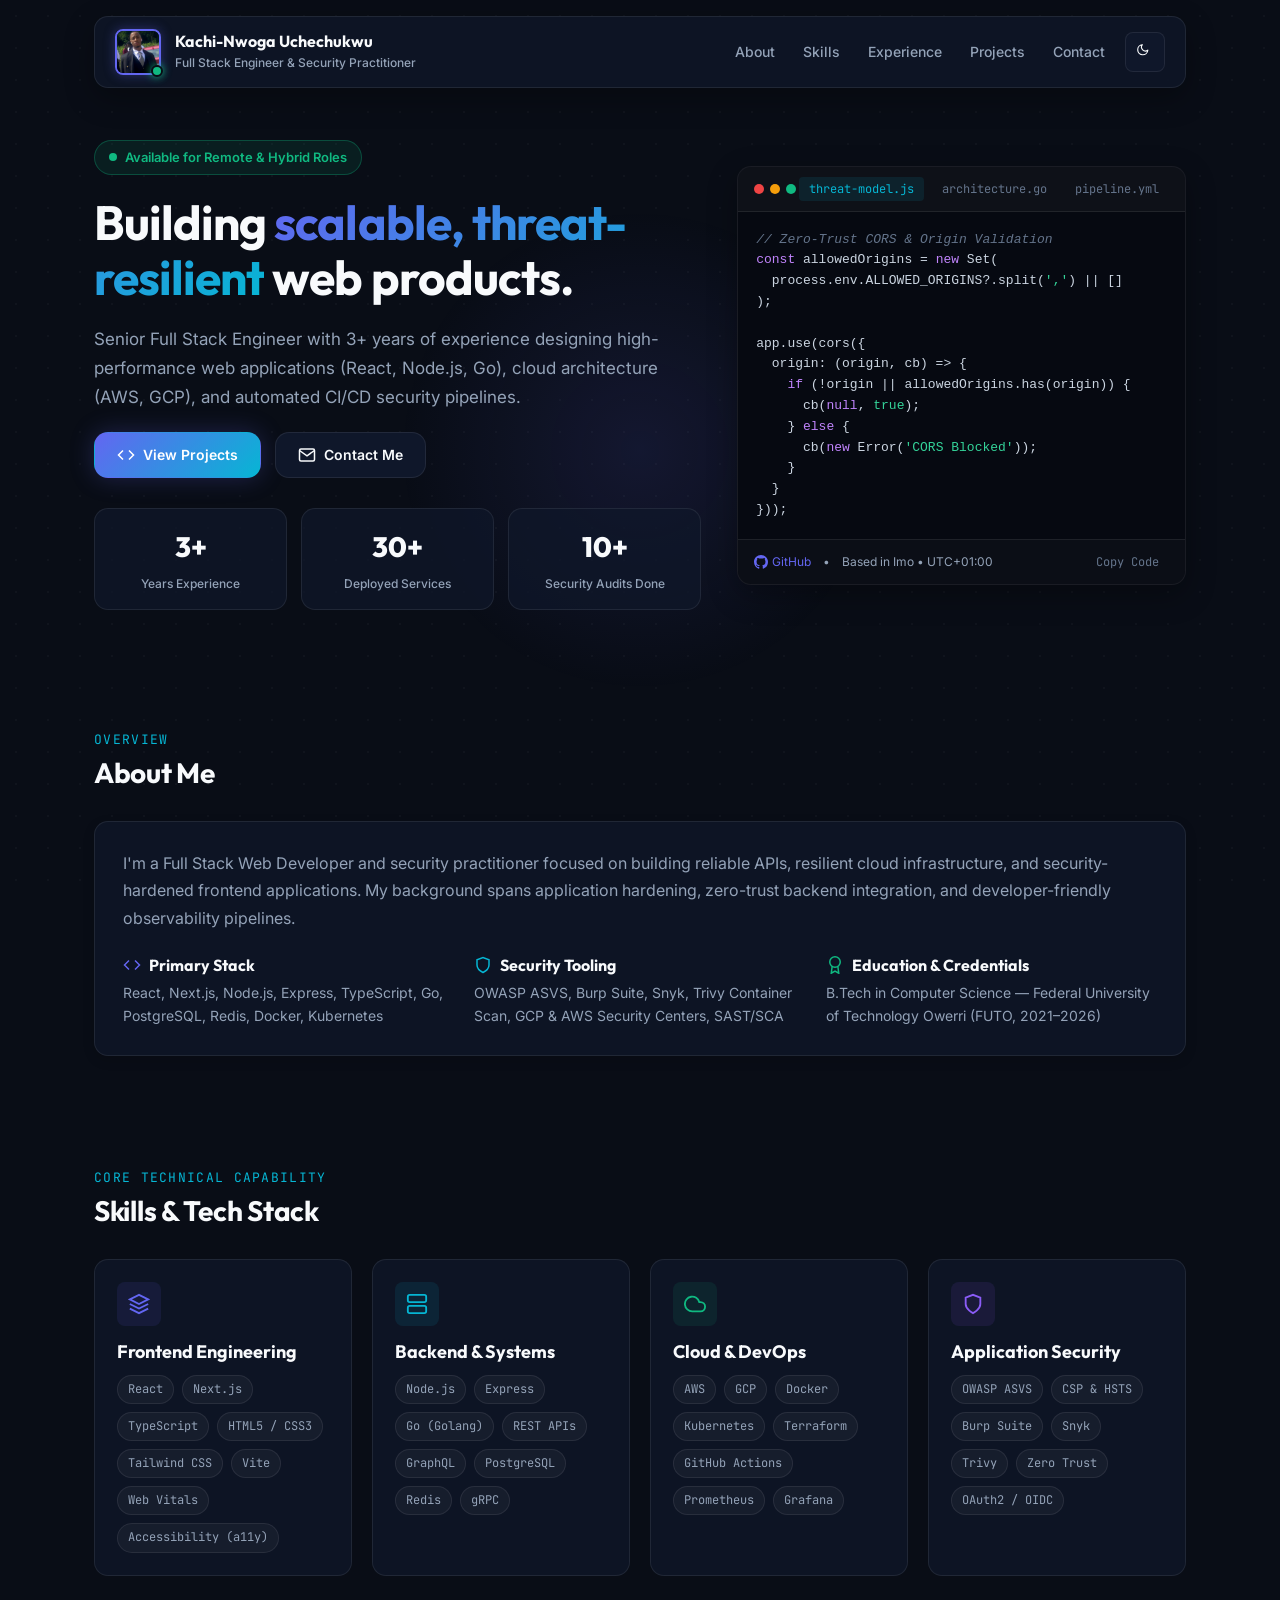
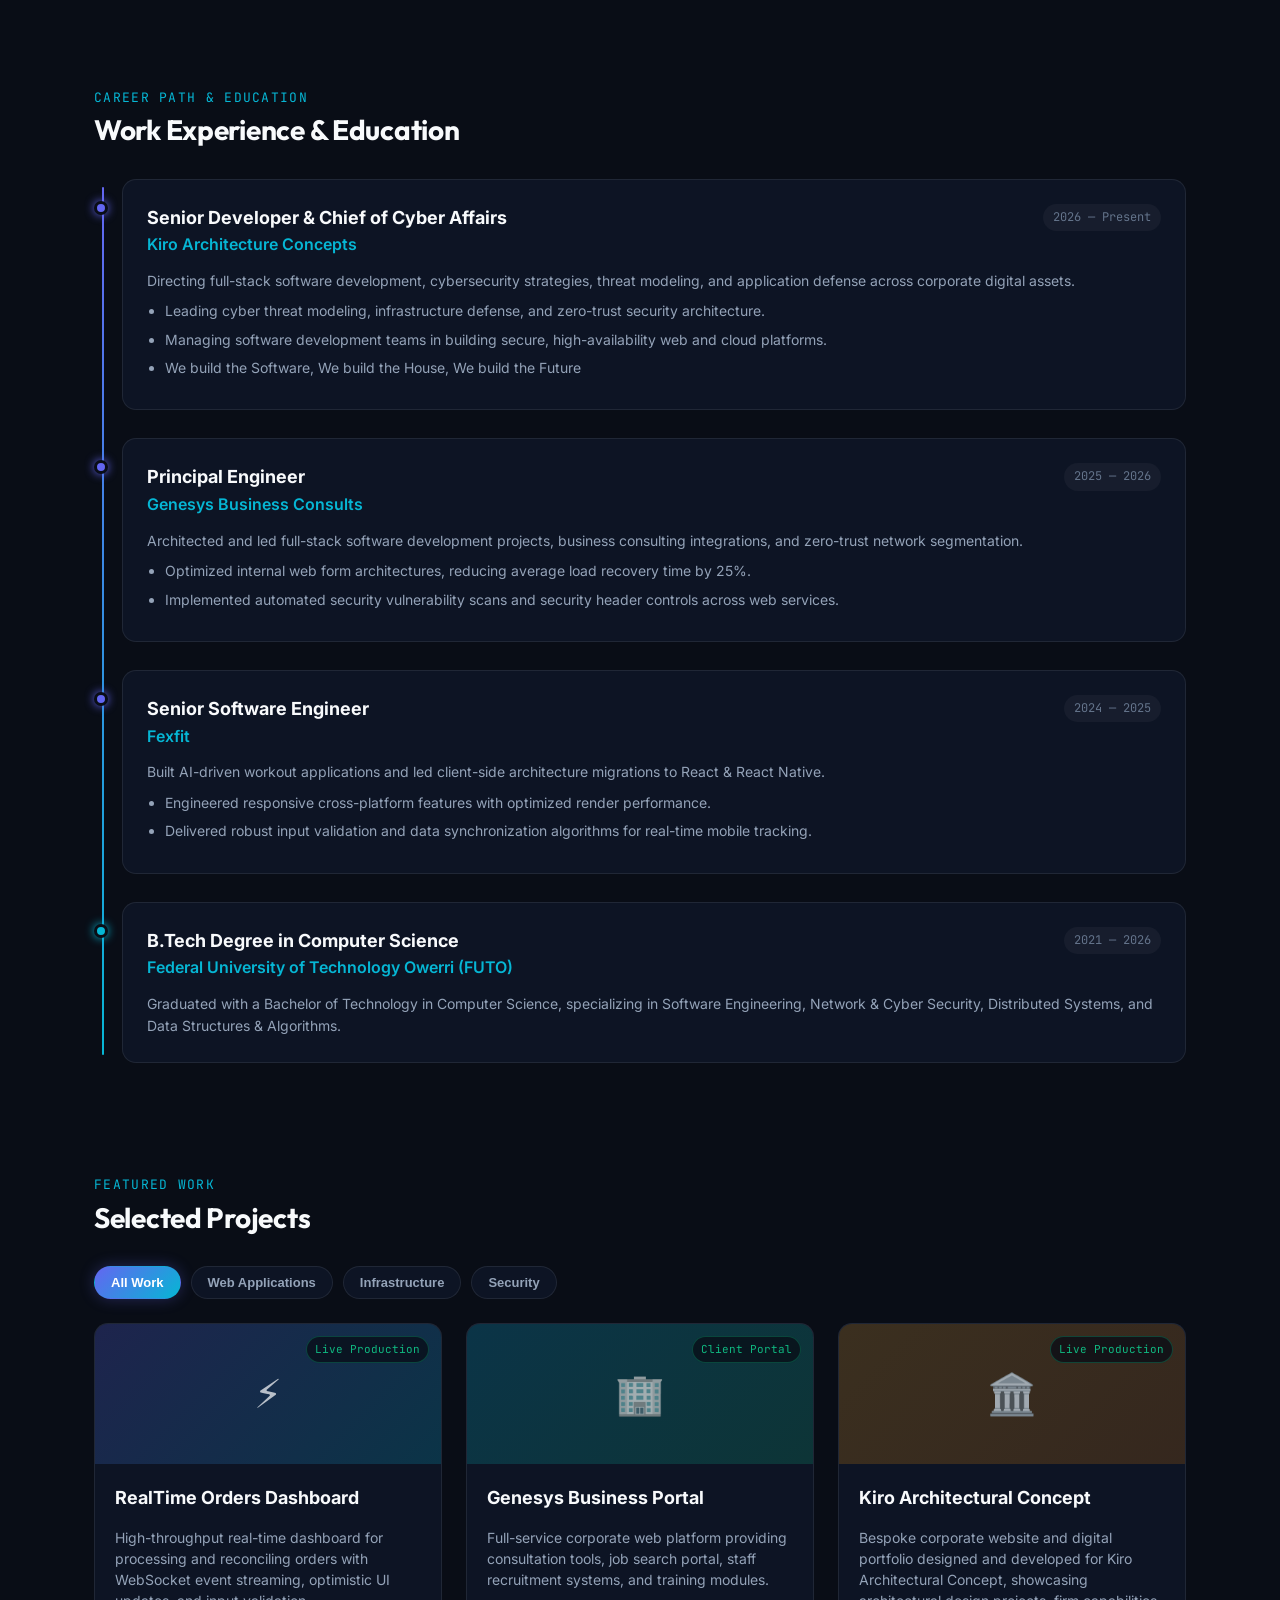
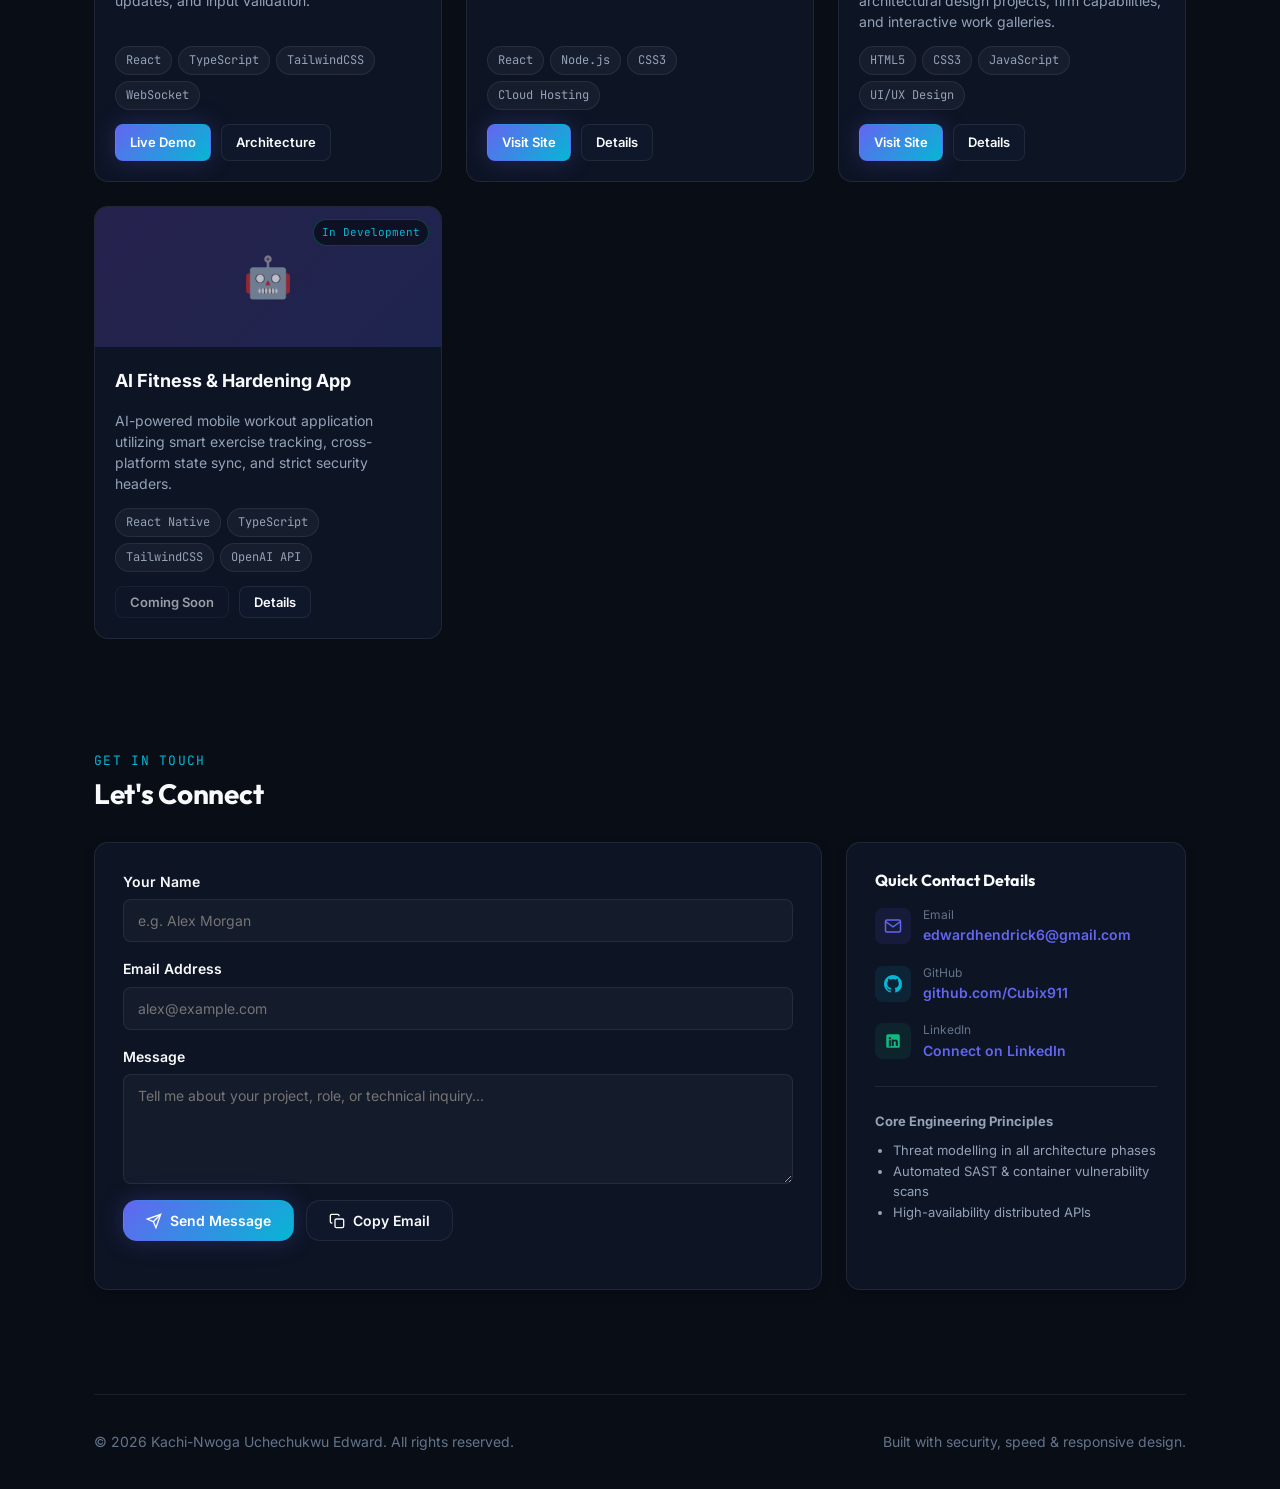
==== commit 5a5bb39e: "kiro project update" ====
--- a/One/index.html
+++ b/One/index.html
@@ -514,7 +514,32 @@
             </div>
           </article>
 
-          <!-- Project 3 -->
+          <!-- Project 3: Kiro Architectural Concept -->
+          <article class="project-card" data-type="web">
+            <div class="project-banner"
+              style="background:linear-gradient(135deg, rgba(245,158,11,0.2) 0%, rgba(217,119,6,0.2) 100%)">
+              <div class="project-banner-icon">🏛️</div>
+              <span class="project-badge">Live Production</span>
+            </div>
+            <div class="project-body">
+              <div class="project-title">Kiro Architectural Concept</div>
+              <p class="project-desc">Bespoke corporate website and digital portfolio designed and developed for Kiro Architectural Concept, showcasing architectural design projects, firm capabilities, and interactive work galleries.</p>
+              <div class="project-tags">
+                <span class="chip">HTML5</span>
+                <span class="chip">CSS3</span>
+                <span class="chip">JavaScript</span>
+                <span class="chip">UI/UX Design</span>
+              </div>
+              <div class="project-footer">
+                <a href="https://kiroarchitecturalconcept.vercel.app/" target="_blank" rel="noopener"
+                  class="btn btn-primary btn-sm">Visit Site</a>
+                <button class="btn btn-ghost btn-sm"
+                  onclick="openModal('Kiro Architectural Concept', 'Corporate brand experience and digital portfolio designed for an architectural firm, featuring interactive project showcases, responsive design systems, and sleek dark mode aesthetics.')">Details</button>
+              </div>
+            </div>
+          </article>
+
+          <!-- Project 4 -->
           <article class="project-card" data-type="security">
             <div class="project-banner"
               style="background:linear-gradient(135deg, rgba(139,92,246,0.2) 0%, rgba(99,102,241,0.2) 100%)">
--- a/One/style.css
+++ b/One/style.css
@@ -137,12 +137,14 @@
 .gradient-text {
   background: var(--gradient-primary);
   -webkit-background-clip: text;
+  background-clip: text;
   -webkit-text-fill-color: transparent;
 }
 
 .gradient-text-emerald {
   background: var(--gradient-emerald);
   -webkit-background-clip: text;
+  background-clip: text;
   -webkit-text-fill-color: transparent;
 }
 
